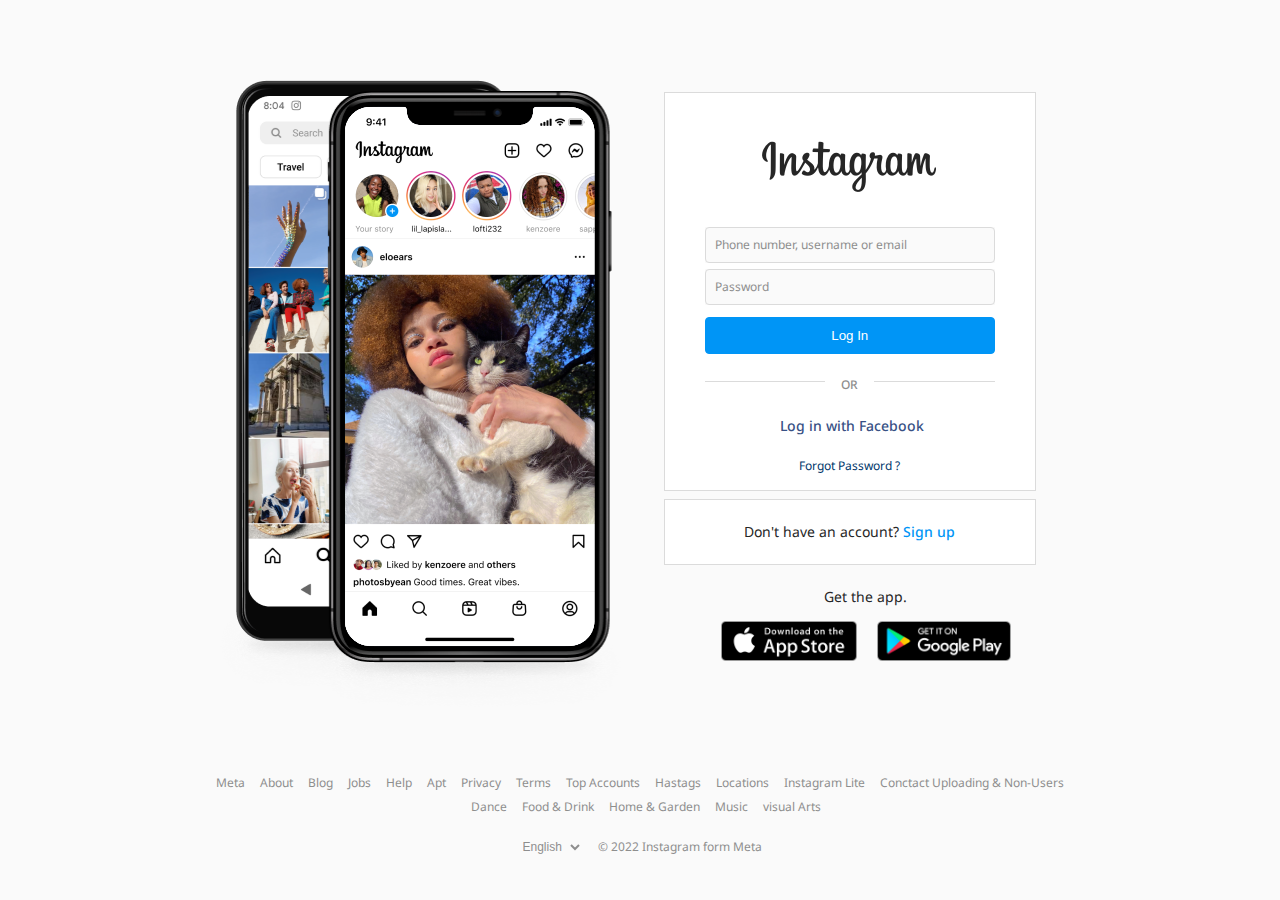
==== index.html @ 5ba2a8b8 "commit for sign in screen" ====
<!DOCTYPE html>
<html lang="en">
  <head>
    <meta charset="UTF-8" />
    <meta http-equiv="X-UA-Compatible" content="IE=edge" />
    <meta name="viewport" content="width=device-width, initial-scale=1.0" />
    <title>Instagram Clone</title>

    <!-- fonts -->
    <link
      rel="stylesheet"
      href="https://cdnjs.cloudflare.com/ajax/libs/font-awesome/6.1.1/css/all.min.css"
      integrity="sha512-KfkfwYDsLkIlwQp6LFnl8zNdLGxu9YAA1QvwINks4PhcElQSvqcyVLLD9aMhXd13uQjoXtEKNosOWaZqXgel0g=="
      crossorigin="anonymous"
      referrerpolicy="no-referrer"
    />

    <!-- styles -->
    <link rel="stylesheet" href="./assets/css/styles.css" />
  </head>
  <body>
    <div class="split__screen">
      <!-- image slider -->
      <div class="imageSlider__container">
        <ul class="imageSlider__wrapper">
          <li class="imageSlider__item">
            <img src="./assets/img/slider-1.png" alt="Slider item" />
          </li>
          <li class="imageSlider__item">
            <img src="./assets/img/slider-1.png" alt="Slider item" />
          </li>
          <li class="imageSlider__item">
            <img src="./assets/img/slider-1.png" alt="Slider item" />
          </li>
        </ul>
      </div>
      <!-- sign up -->
      <div class="signIn__container">
        <div class="signIn__wrapper">
          <img src="./assets/img/logo.png" alt="Instagram logo" class="logo" />
          <form action="" class="signin__form">
            <div class="input__wrapper floating__label">
              <input type="text" class="input__control" required />
              <label for="username">Phone number, username or email</label>
            </div>
            <div class="input__wrapper floating__label">
              <input type="password" class="input__control" required />
              <label for="password">Password</label>
            </div>
            <div class="input__wrapper">
              <button type="submit" class="button button__primary">
                Log In
              </button>
            </div>
          </form>
          <div class="singIn__other">
            <div class="signIn__text"><span>or</span></div>
            <div class="signIn__otherButton fb">
              <a href="/"
                ><i class="fa fa-brands fa-facebook-square"></i> Log in with
                Facebook</a
              >
            </div>
          </div>
          <div class="signIn__forgot"><a href="/">Forgot Password ?</a></div>
        </div>
        <div class="signUp__wrapper">
          <p>Don't have an account? <a href="/">Sign up</a></p>
        </div>
        <div class="getApp__wrapper">
          <p>Get the app.</p>
          <ul class="list list__inline">
            <li class="item">
              <img src="./assets/img/apple-store.png" alt="Apple store" />
            </li>
            <li class="item">
              <img
                src="./assets/img/google-play-store.png"
                alt="Google play store"
              />
            </li>
          </ul>
        </div>
      </div>
    </div>
    <!-- footer -->
    <div class="footer__container">
      <ul class="list list__inline">
        <li class="item">Meta</li>
        <li class="item">About</li>
        <li class="item">Blog</li>
        <li class="item">Jobs</li>
        <li class="item">Help</li>
        <li class="item">Apt</li>
        <li class="item">Privacy</li>
        <li class="item">Terms</li>
        <li class="item">Top Accounts</li>
        <li class="item">Hastags</li>
        <li class="item">Locations</li>
        <li class="item">Instagram Lite</li>
        <li class="item">Conctact Uploading & Non-Users</li>
        <li class="item">Dance</li>
        <li class="item">Food & Drink</li>
        <li class="item">Home & Garden</li>
        <li class="item">Music</li>
        <li class="item">visual Arts</li>
      </ul>
      <ul class="list list__inline">
        <li class="item">
          <select name="" id="">
            <option value="">Deutsch</option>
            <option value="" selected>English</option>
            <option value="">English (UK)</option>
            <option value="">Esponal</option>
          </select>
        </li>
        <li class="item">&copy; 2022 Instagram form Meta</li>
      </ul>
    </div>
  </body>
</html>
---- assets/css/styles.css ----
@import url(./variables.css);
@import "./fontawesome/less/fontawesome";
@import url("https://fonts.googleapis.com/css2?family=Noto+Sans:wght@300;400;500&display=swap");

* {
  margin: 0;
  padding: 0;
  box-sizing: border-box;
}

body {
  font-size: 14px;
  font-weight: 400;
  color: var(--color-black);
  line-height: calc(var(--factor) * 2);
  font-family: "Noto Sans", sans-serif;
  background-color: var(--background-whitish);
}

a {
  text-decoration: none;
  color: var(--color-link);
}

.list {
  padding-left: 0;
  list-style: none;
  list-style-position: inside;
}

.list__inline .item {
  display: inline-block;
}

/* form elements */
label {
  display: block;
  font-size: var(--font-sm);
  color: var(--color-gray);
  margin-bottom: calc(var(--factor) / 2);
}
.input__wrapper {
  margin-bottom: var(--input-margin);
}
.input__control {
  width: 100%;
  height: var(--input-height);
  padding: var(--input-padding);
  background-color: var(--input-bg);
  border-radius: var(--input-radius);
  border: 1px solid var(--border-color);
}
.input__control:focus-visible {
  outline: 0;
}
.button {
  width: 100%;
  cursor: pointer;
  padding: var(--input-padding);
  border-radius: var(--input-radius);
  border: 1px solid var(--border-color);
}
.button.button__primary {
  color: #fff;
  border-color: var(--color-primary);
  background-color: var(--color-primary);
}

/* floating label */
.floating__label {
  position: relative;
  background-color: var(--input-bg);
}

.floating__label input {
  z-index: 1;
  position: relative;
  font-size: var(--font-xs);
  background-color: transparent;
  transition: padding 0.3s ease-in-out;
}

.floating__label label {
  position: absolute;
  top: calc(var(--factor) * 1.2);
  left: calc(var(--factor) * 1.2);
  transition: all 0.3s ease-in-out;
}

.floating__label input:valid {
  padding-top: calc(var(--factor) * 2.2);
  padding-bottom: calc(var(--factor) * 0.8);
}

.floating__label input:valid + label {
  font-size: var(--font-xs);
  top: calc(var(--factor) * 0.5);
}

/* boxed layout */
.split__screen,
.footer__container {
  margin: auto;
  max-width: var(--box-layout-width);
}

/* split screen */
.split__screen {
  display: flex;
  flex-wrap: wrap;
  justify-content: center;
  padding: calc(var(--factor) * 10) calc(var(--factor) * 2)
    calc(var(--factor) * 7);
}

.split__screen > div {
  width: 50%;
}

/* image slider */
.imageSlider__container {
  min-height: 635px;
  position: relative;
  background-repeat: no-repeat;
  background-image: url(./../img/slider-bg.png);
}

.imageSlider__wrapper {
  top: 26px;
  left: 156px;
  display: flex;
  position: relative;
  list-style-type: none;
}

.imageSlider__item {
  top: 0;
  left: 0;
  position: absolute;
}

/* sign in container */
.signIn__container {
  text-align: center;
  padding: calc(var(--factor) * 1.5) calc(var(--factor) * 3);
}

.signIn__container .logo {
  margin-bottom: calc(var(--factor) * 4);
}

.signin__form {
  text-align: left;
}

.signIn__wrapper,
.signUp__wrapper {
  background-color: #fff;
  margin-bottom: var(--factor);
  border: 1px solid var(--border-color);
  margin-right: calc(var(--factor) * 4);
}

.signIn__wrapper {
  padding: calc(var(--factor) * 6) calc(var(--factor) * 5)
    calc(var(--factor) * 2);
}
.signIn__wrapper .input__wrapper:last-of-type {
  margin-top: calc(var(--factor) * 1.5);
}

.signIn__text {
  font-weight: 500;
  position: relative;
  color: var(--color-gray);
  font-size: var(--font-sm);
  text-transform: uppercase;
  padding: calc(var(--factor) * 2) 0 calc(var(--factor) * 1);
}

.signIn__text span {
  position: relative;
  display: inline-block;
  background-color: #fff;
  padding: 0 calc(var(--factor) * 2);
}

.signIn__text::before {
  top: 50%;
  left: 0;
  right: 0;
  height: 1px;
  content: "";
  display: block;
  position: absolute;
  background-color: var(--border-color);
}

.signIn__otherButton {
  padding: calc(var(--factor) * 2) 0;
}

.signIn__otherButton .fa {
  font-size: var(--font-df);
  margin-right: calc(var(--factor) * 0.5);
}
.signIn__otherButton.fb a {
  color: var(--color-fb);
}

.signIn__otherButton a {
  font-weight: 500;
}

.signIn__forgot {
  font-size: 12px;
  padding: var(--factor) 0 0;
}

.signUp__wrapper {
  padding: calc(var(--factor) * 3) 0;
}

.signUp__wrapper a {
  font-weight: 500;
  color: var(--color-primary);
}

.getApp__wrapper {
  padding: calc(var(--factor) * 2);
}

.getApp__wrapper p {
  margin-bottom: calc(var(--factor) * 2);
}

.getApp__wrapper .list__inline {
  justify-content: center;
}

.getApp__wrapper .item + .item {
  margin-left: calc(var(--factor) * 2);
}

.getApp__wrapper .list__inline img {
  height: calc(var(--factor) * 5);
}

/* footer */
.footer__container {
  text-align: center;
  color: var(--color-gray);
  font-size: var(--font-sm);
  line-height: calc(var(--factor) * 3);
  padding: 0 calc(var(--factor) * 3) calc(var(--factor) * 3);
}

.footer__container .list {
  justify-content: center;
}

.footer__container .list + .list {
  margin-top: calc(var(--factor) * 2);
}

.footer__container .item {
  display: inline;
}

.footer__container .item + .item {
  margin-left: calc(var(--factor) * 1.5);
}

.footer__container select {
  border: 0;
  color: var(--color-gray);
  font-size: var(--font-sm);
  background-color: transparent;
  max-width: calc(var(--factor) * 8);
}

/* reponsive */
@media (max-width: 767px) {
  .imageSlider__container {
    display: none;
  }
  .split__screen > div {
    padding: 0;
    width: 100%;
    max-width: 350px;
  }
  .signIn__wrapper,
  .signUp__wrapper {
    margin-right: 0;
  }
}
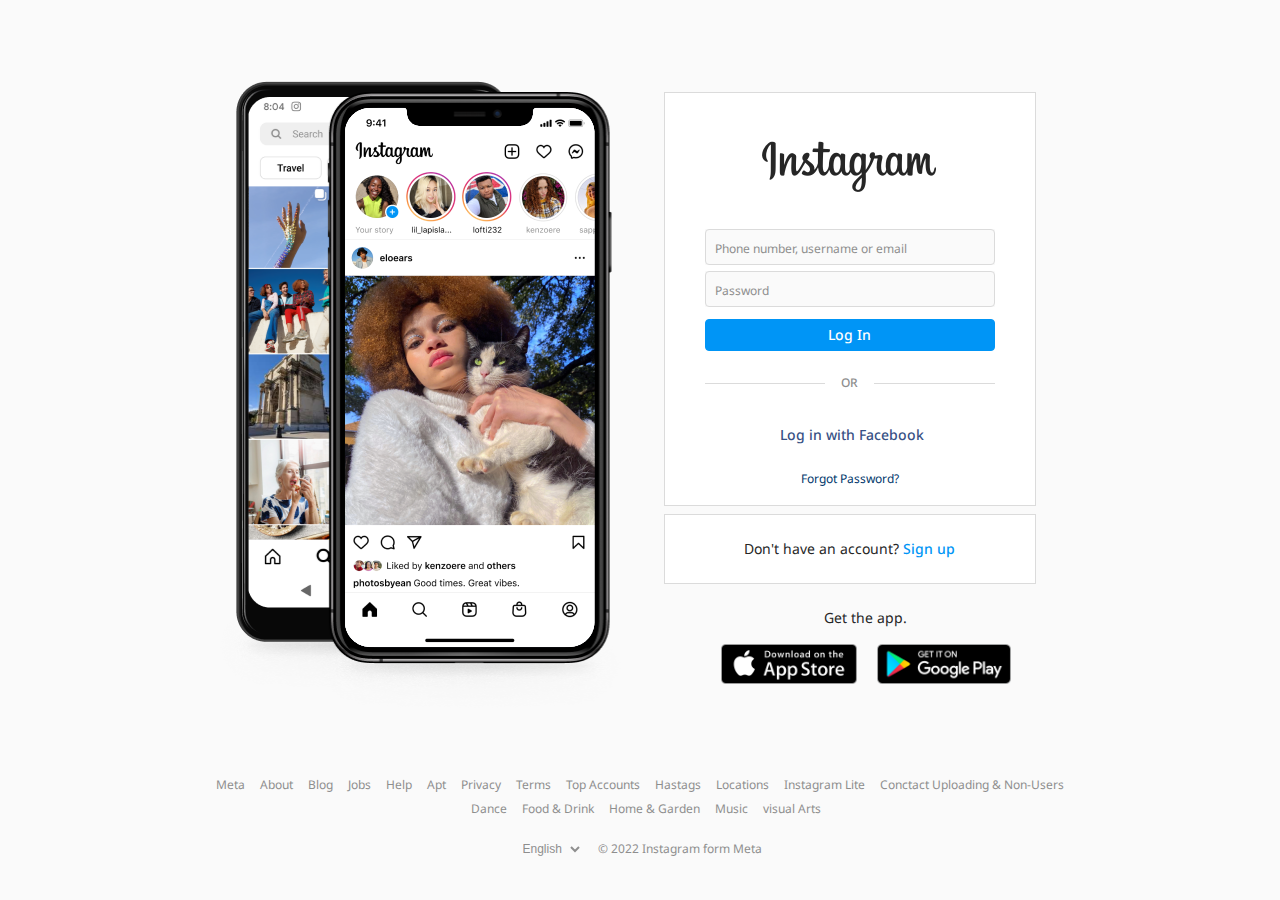
==== commit fc86791e: "password reset, save info and header commit" ====
--- a/index.html
+++ b/index.html
@@ -18,7 +18,7 @@
     <!-- styles -->
     <link rel="stylesheet" href="./assets/css/styles.css" />
   </head>
-  <body>
+  <body class="signIn__screen">
     <div class="split__screen">
       <!-- image slider -->
       <div class="imageSlider__container">
@@ -48,9 +48,12 @@
               <label for="password">Password</label>
             </div>
             <div class="input__wrapper">
-              <button type="submit" class="button button__primary">
+              <a
+                href="save-info.html"
+                class="button button__primary full__width"
+              >
                 Log In
-              </button>
+              </a>
             </div>
           </form>
           <div class="singIn__other">
@@ -62,10 +65,12 @@
               >
             </div>
           </div>
-          <div class="signIn__forgot"><a href="/">Forgot Password ?</a></div>
+          <div class="signIn__forgot">
+            <a href="password-reset.html">Forgot Password?</a>
+          </div>
         </div>
         <div class="signUp__wrapper">
-          <p>Don't have an account? <a href="/">Sign up</a></p>
+          <p>Don't have an account? <a href="signup.html">Sign up</a></p>
         </div>
         <div class="getApp__wrapper">
           <p>Get the app.</p>
--- a/assets/css/styles.css
+++ b/assets/css/styles.css
@@ -12,8 +12,8 @@
   font-size: 14px;
   font-weight: 400;
   color: var(--color-black);
-  line-height: calc(var(--factor) * 2);
   font-family: "Noto Sans", sans-serif;
+  line-height: calc(var(--factor) * 2.5);
   background-color: var(--background-whitish);
 }
 
@@ -39,9 +39,11 @@
   color: var(--color-gray);
   margin-bottom: calc(var(--factor) / 2);
 }
+
 .input__wrapper {
   margin-bottom: var(--input-margin);
 }
+
 .input__control {
   width: 100%;
   height: var(--input-height);
@@ -50,20 +52,35 @@
   border-radius: var(--input-radius);
   border: 1px solid var(--border-color);
 }
+
 .input__control:focus-visible {
   outline: 0;
 }
+
 .button {
   width: 100%;
   cursor: pointer;
-  padding: var(--input-padding);
+  font-weight: 500;
+  text-align: center;
   border-radius: var(--input-radius);
   border: 1px solid var(--border-color);
-}
+  padding: calc(var(--factor) * 0.6) calc(var(--factor) * 2);
+}
+
 .button.button__primary {
   color: #fff;
   border-color: var(--color-primary);
   background-color: var(--color-primary);
+}
+
+.button__link {
+  border: 0;
+  color: var(--color-primary);
+}
+
+.full__width {
+  width: 100%;
+  display: block;
 }
 
 /* floating label */
@@ -99,8 +116,9 @@
 
 /* boxed layout */
 .split__screen,
+.box__container,
 .footer__container {
-  margin: auto;
+  margin: 0 auto;
   max-width: var(--box-layout-width);
 }
 
@@ -108,6 +126,7 @@
 .split__screen {
   display: flex;
   flex-wrap: wrap;
+  align-items: center;
   justify-content: center;
   padding: calc(var(--factor) * 10) calc(var(--factor) * 2)
     calc(var(--factor) * 7);
@@ -139,14 +158,35 @@
   position: absolute;
 }
 
-/* sign in container */
-.signIn__container {
+/* sign in and sign up content */
+.signIn__container,
+.signUp__container {
   text-align: center;
   padding: calc(var(--factor) * 1.5) calc(var(--factor) * 3);
 }
 
-.signIn__container .logo {
+.signIn__container .logo,
+.signUp__container .logo {
   margin-bottom: calc(var(--factor) * 4);
+}
+
+.signIn__wrapper h4 {
+  font-weight: 500;
+  color: var(--color-gray);
+  font-size: var(--font-md);
+}
+
+.signIn__wrapper p {
+  text-align: center;
+  color: var(--color-gray);
+  line-height: calc(var(--factor) * 2.5);
+  font-size: var(--font-sm);
+  margin: calc(var(--factor) * 2) 0;
+}
+
+.signIn__wrapper p a {
+  font-weight: 500;
+  color: var(--color-gray);
 }
 
 .signin__form {
@@ -175,7 +215,7 @@
   color: var(--color-gray);
   font-size: var(--font-sm);
   text-transform: uppercase;
-  padding: calc(var(--factor) * 2) 0 calc(var(--factor) * 1);
+  padding: calc(var(--factor) * 2) 0;
 }
 
 .signIn__text span {
@@ -200,7 +240,8 @@
   padding: calc(var(--factor) * 2) 0;
 }
 
-.signIn__otherButton .fa {
+.signIn__otherButton .fa,
+.signUp__otherButton .fa {
   font-size: var(--font-df);
   margin-right: calc(var(--factor) * 0.5);
 }
@@ -210,6 +251,18 @@
 
 .signIn__otherButton a {
   font-weight: 500;
+}
+
+.signUp__otherButton {
+  border-radius: var(--input-radius);
+  background-color: var(--color-primary);
+}
+
+.signUp__otherButton a {
+  color: #fff;
+  display: block;
+  padding: var(--factor);
+  margin: calc(var(--factor) * 3) 0 0;
 }
 
 .signIn__forgot {
@@ -246,6 +299,121 @@
   height: calc(var(--factor) * 5);
 }
 
+/* password reset screen & save credentails screen */
+.passwordReset,
+.save__credentials {
+  height: 100vh;
+  display: flex;
+  align-items: center;
+  flex-direction: column;
+  justify-content: space-between;
+}
+
+.passwordReset__formContainer,
+.saveCredetials__container {
+  display: flex;
+  max-width: 400px;
+  align-items: center;
+  flex-direction: column;
+  justify-content: center;
+  background-color: #fff;
+  border: 1px solid var(--border-color);
+}
+
+.saveCredetials__container {
+  text-align: center;
+  padding: calc(var(--factor) * 3) calc(var(--factor) * 5);
+}
+
+.passwordReset__formContainer {
+  padding-bottom: 0;
+  padding: calc(var(--factor) * 5);
+}
+
+.passwordReset__formContainer a,
+.passwordReset__container .back__to__login {
+  font-weight: 500;
+  color: var(--color-black);
+}
+
+.passwordReset__icon,
+.saveCredetials__icon {
+  border-radius: 50%;
+  max-width: calc(var(--factor) * 15);
+  border: 2px solid var(--color-black);
+  margin-bottom: calc(var(--factor) * 2);
+}
+
+.passwordReset__icon {
+  padding: calc(var(--factor) * 2.3) calc(var(--factor) * 3.5)
+    calc(var(--factor) * 3.2);
+}
+
+.saveCredetials__icon {
+  padding: calc(var(--factor) * 2.3) calc(var(--factor) * 3)
+    calc(var(--factor) * 3);
+}
+
+.passwordReset .fa {
+  font-size: calc(var(--factor) * 9);
+  line-height: calc(var(--factor) * 9);
+}
+
+.saveCredetials__icon .fa {
+  font-size: calc(var(--factor) * 5);
+  line-height: calc(var(--factor) * 5);
+}
+
+.passwordReset__container h4,
+.saveCredetials__container h5 {
+  font-weight: 500;
+  margin-bottom: calc(var(--factor) * 2);
+}
+
+.passwordReset__container h4 {
+  font-size: var(--font-md);
+}
+
+.saveCredetials__container h5 {
+  font-size: var(--font-df);
+}
+
+.passwordReset__container p,
+.passwordReset__container .button,
+.passwordReset__container .input__wrapper,
+.saveCredetials__container p,
+.saveCredetials__container .button__primary {
+  margin-bottom: calc(var(--factor) * 2);
+}
+
+.passwordReset__container p,
+.saveCredetials__container p {
+  color: var(--color-gray);
+}
+
+.passwordReset__container .singIn__other,
+.passwordReset__container .input__wrapper,
+.passwordReset__container .back__to__login {
+  width: 100%;
+}
+
+.passwordReset__container .signIn__text {
+  padding-bottom: 0;
+}
+
+.passwordReset__container .singIn__other {
+  margin-bottom: calc(var(--factor) * 6);
+}
+
+.passwordReset__container .back__to__login {
+  display: block;
+  max-width: 400px;
+  padding: calc(var(--factor) * 2);
+  border: 1px solid var(--border-color);
+  background-color: var(--background-whitish);
+  border-top: 0;
+}
+
 /* footer */
 .footer__container {
   text-align: center;
@@ -279,8 +447,101 @@
   max-width: calc(var(--factor) * 8);
 }
 
+/* header */
+header {
+  width: 100%;
+  background-color: #fff;
+  border-bottom: 1px solid var(--border-color);
+}
+header .box__container {
+  height: 60px;
+  display: flex;
+  align-items: center;
+  padding: calc(var(--factor) * 2.5);
+}
+
+header .logo {
+  max-height: 30px;
+  margin-top: calc(var(--factor) / 4);
+}
+
+.header__rightWrapper {
+  display: flex;
+  margin-left: auto;
+  align-items: center;
+}
+
+header .list,
+header .list .item + .item {
+  margin-left: calc(var(--factor) * 3);
+}
+
+header .list {
+  display: flex;
+  align-items: center;
+}
+
+header .item {
+  position: relative;
+}
+
+header .dot {
+  border-radius: 50%;
+  left: 50%;
+  width: 3px;
+  height: 3px;
+  position: absolute;
+  display: inline-block;
+  bottom: calc(var(--factor) * -1);
+  background-color: var(--color-red);
+}
+
+header .badge {
+  width: 18px;
+  height: 18px;
+  color: #fff;
+  position: absolute;
+  border-radius: 50%;
+  text-align: center;
+  display: inline-block;
+  font-size: var(--font-xs);
+  top: calc(var(--factor) * -1);
+  right: calc(var(--factor) * -1);
+  background-color: var(--color-red);
+  line-height: calc(var(--factor) * 2.2);
+}
+
+header .input__wrapper {
+  margin-bottom: 0;
+}
+
+header .input__control {
+  min-width: 250px;
+  border-color: var(--background-cream);
+  padding-left: calc(var(--factor) * 2);
+  padding-right: calc(var(--factor) * 2);
+  background-color: var(--background-cream);
+  border-radius: calc(var(--input-radius) * 2);
+}
+
+header i {
+  max-width: 24px;
+  font-size: calc(var(--factor) * 2.8);
+  line-height: calc(var(--factor) * 2.8);
+}
+
+header .profile__icon {
+  width: 24px;
+  height: 24px;
+  border-radius: 50%;
+  display: inline-flex;
+  vertical-align: middle;
+  background-color: var(--background-cream);
+}
+
 /* reponsive */
 @media (max-width: 767px) {
+  /* sigin in and sign up */
   .imageSlider__container {
     display: none;
   }
@@ -293,4 +554,9 @@
   .signUp__wrapper {
     margin-right: 0;
   }
-}
+
+  /* header */
+  header .search {
+    display: none;
+  }
+}
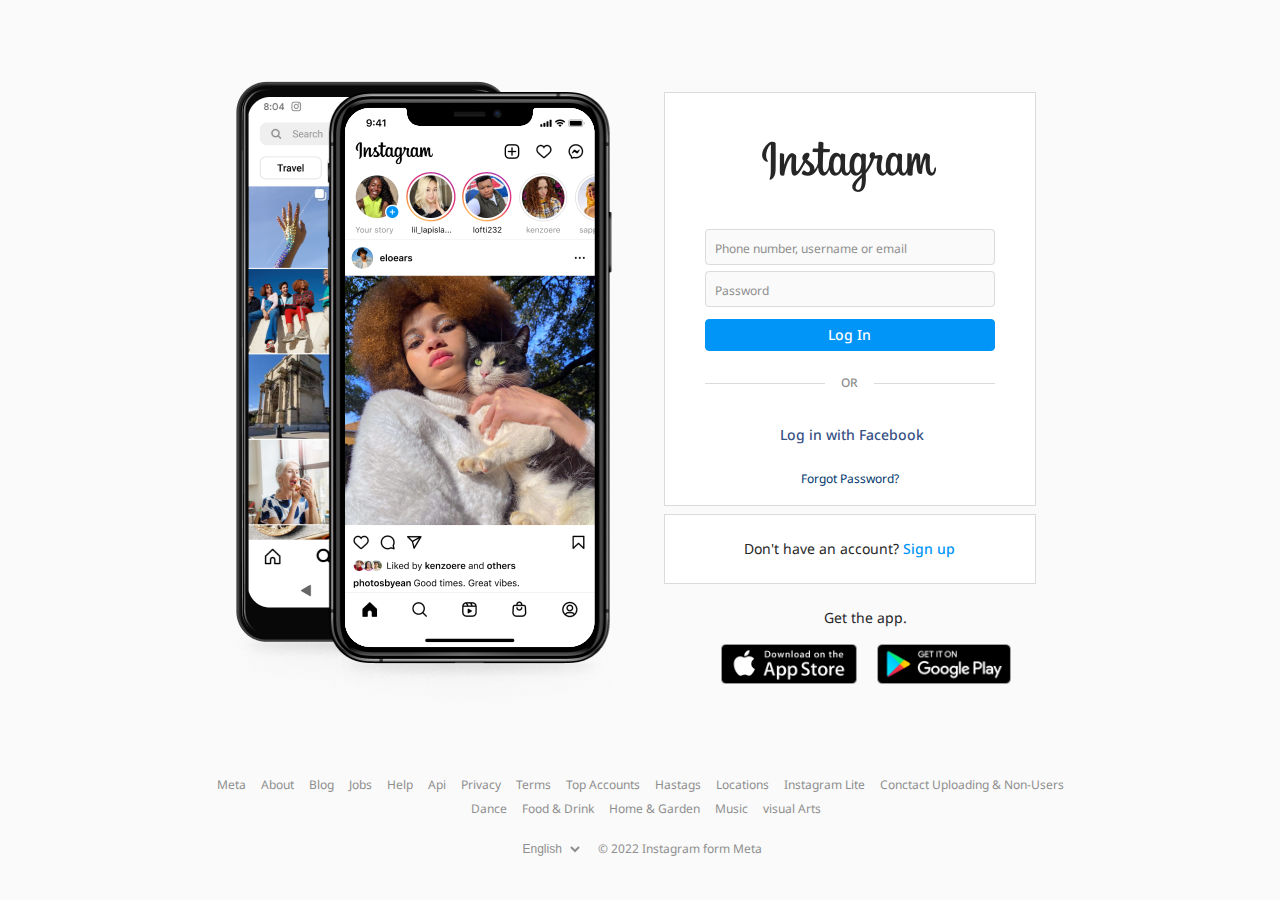
==== commit 569f492e: "commit feeds page version1.0" ====
--- a/index.html
+++ b/index.html
@@ -96,7 +96,7 @@
         <li class="item">Blog</li>
         <li class="item">Jobs</li>
         <li class="item">Help</li>
-        <li class="item">Apt</li>
+        <li class="item">Api</li>
         <li class="item">Privacy</li>
         <li class="item">Terms</li>
         <li class="item">Top Accounts</li>
--- a/assets/css/styles.css
+++ b/assets/css/styles.css
@@ -1,562 +1,22 @@
 @import url(./variables.css);
 @import "./fontawesome/less/fontawesome";
-@import url("https://fonts.googleapis.com/css2?family=Noto+Sans:wght@300;400;500&display=swap");
+@import url("https://fonts.googleapis.com/css2?family=Noto+Sans:wght@300;400;500;600&display=swap");
 
-* {
-  margin: 0;
-  padding: 0;
-  box-sizing: border-box;
-}
+@import url(./layout.css);
+@import url(./profile.css);
+@import url(./usefulStyling.css);
 
-body {
-  font-size: 14px;
-  font-weight: 400;
-  color: var(--color-black);
-  font-family: "Noto Sans", sans-serif;
-  line-height: calc(var(--factor) * 2.5);
-  background-color: var(--background-whitish);
-}
+@import url(./form-elements.css);
 
-a {
-  text-decoration: none;
-  color: var(--color-link);
-}
+@import url(./slider.css);
 
-.list {
-  padding-left: 0;
-  list-style: none;
-  list-style-position: inside;
-}
+/* pages */
+@import url(./post.css);
+@import url(./authentication.css);
+@import url(./feeds.css);
 
-.list__inline .item {
-  display: inline-block;
-}
-
-/* form elements */
-label {
-  display: block;
-  font-size: var(--font-sm);
-  color: var(--color-gray);
-  margin-bottom: calc(var(--factor) / 2);
-}
-
-.input__wrapper {
-  margin-bottom: var(--input-margin);
-}
-
-.input__control {
-  width: 100%;
-  height: var(--input-height);
-  padding: var(--input-padding);
-  background-color: var(--input-bg);
-  border-radius: var(--input-radius);
-  border: 1px solid var(--border-color);
-}
-
-.input__control:focus-visible {
-  outline: 0;
-}
-
-.button {
-  width: 100%;
-  cursor: pointer;
-  font-weight: 500;
-  text-align: center;
-  border-radius: var(--input-radius);
-  border: 1px solid var(--border-color);
-  padding: calc(var(--factor) * 0.6) calc(var(--factor) * 2);
-}
-
-.button.button__primary {
-  color: #fff;
-  border-color: var(--color-primary);
-  background-color: var(--color-primary);
-}
-
-.button__link {
-  border: 0;
-  color: var(--color-primary);
-}
-
-.full__width {
-  width: 100%;
-  display: block;
-}
-
-/* floating label */
-.floating__label {
-  position: relative;
-  background-color: var(--input-bg);
-}
-
-.floating__label input {
-  z-index: 1;
-  position: relative;
-  font-size: var(--font-xs);
-  background-color: transparent;
-  transition: padding 0.3s ease-in-out;
-}
-
-.floating__label label {
-  position: absolute;
-  top: calc(var(--factor) * 1.2);
-  left: calc(var(--factor) * 1.2);
-  transition: all 0.3s ease-in-out;
-}
-
-.floating__label input:valid {
-  padding-top: calc(var(--factor) * 2.2);
-  padding-bottom: calc(var(--factor) * 0.8);
-}
-
-.floating__label input:valid + label {
-  font-size: var(--font-xs);
-  top: calc(var(--factor) * 0.5);
-}
-
-/* boxed layout */
-.split__screen,
-.box__container,
-.footer__container {
-  margin: 0 auto;
-  max-width: var(--box-layout-width);
-}
-
-/* split screen */
-.split__screen {
-  display: flex;
-  flex-wrap: wrap;
-  align-items: center;
-  justify-content: center;
-  padding: calc(var(--factor) * 10) calc(var(--factor) * 2)
-    calc(var(--factor) * 7);
-}
-
-.split__screen > div {
-  width: 50%;
-}
-
-/* image slider */
-.imageSlider__container {
-  min-height: 635px;
-  position: relative;
-  background-repeat: no-repeat;
-  background-image: url(./../img/slider-bg.png);
-}
-
-.imageSlider__wrapper {
-  top: 26px;
-  left: 156px;
-  display: flex;
-  position: relative;
-  list-style-type: none;
-}
-
-.imageSlider__item {
-  top: 0;
-  left: 0;
-  position: absolute;
-}
-
-/* sign in and sign up content */
-.signIn__container,
-.signUp__container {
-  text-align: center;
-  padding: calc(var(--factor) * 1.5) calc(var(--factor) * 3);
-}
-
-.signIn__container .logo,
-.signUp__container .logo {
-  margin-bottom: calc(var(--factor) * 4);
-}
-
-.signIn__wrapper h4 {
-  font-weight: 500;
-  color: var(--color-gray);
-  font-size: var(--font-md);
-}
-
-.signIn__wrapper p {
-  text-align: center;
-  color: var(--color-gray);
-  line-height: calc(var(--factor) * 2.5);
-  font-size: var(--font-sm);
-  margin: calc(var(--factor) * 2) 0;
-}
-
-.signIn__wrapper p a {
-  font-weight: 500;
-  color: var(--color-gray);
-}
-
-.signin__form {
-  text-align: left;
-}
-
-.signIn__wrapper,
-.signUp__wrapper {
-  background-color: #fff;
-  margin-bottom: var(--factor);
-  border: 1px solid var(--border-color);
-  margin-right: calc(var(--factor) * 4);
-}
-
-.signIn__wrapper {
-  padding: calc(var(--factor) * 6) calc(var(--factor) * 5)
-    calc(var(--factor) * 2);
-}
-.signIn__wrapper .input__wrapper:last-of-type {
-  margin-top: calc(var(--factor) * 1.5);
-}
-
-.signIn__text {
-  font-weight: 500;
-  position: relative;
-  color: var(--color-gray);
-  font-size: var(--font-sm);
-  text-transform: uppercase;
-  padding: calc(var(--factor) * 2) 0;
-}
-
-.signIn__text span {
-  position: relative;
-  display: inline-block;
-  background-color: #fff;
-  padding: 0 calc(var(--factor) * 2);
-}
-
-.signIn__text::before {
-  top: 50%;
-  left: 0;
-  right: 0;
-  height: 1px;
-  content: "";
-  display: block;
-  position: absolute;
-  background-color: var(--border-color);
-}
-
-.signIn__otherButton {
-  padding: calc(var(--factor) * 2) 0;
-}
-
-.signIn__otherButton .fa,
-.signUp__otherButton .fa {
-  font-size: var(--font-df);
-  margin-right: calc(var(--factor) * 0.5);
-}
-.signIn__otherButton.fb a {
-  color: var(--color-fb);
-}
-
-.signIn__otherButton a {
-  font-weight: 500;
-}
-
-.signUp__otherButton {
-  border-radius: var(--input-radius);
-  background-color: var(--color-primary);
-}
-
-.signUp__otherButton a {
-  color: #fff;
-  display: block;
-  padding: var(--factor);
-  margin: calc(var(--factor) * 3) 0 0;
-}
-
-.signIn__forgot {
-  font-size: 12px;
-  padding: var(--factor) 0 0;
-}
-
-.signUp__wrapper {
-  padding: calc(var(--factor) * 3) 0;
-}
-
-.signUp__wrapper a {
-  font-weight: 500;
-  color: var(--color-primary);
-}
-
-.getApp__wrapper {
-  padding: calc(var(--factor) * 2);
-}
-
-.getApp__wrapper p {
-  margin-bottom: calc(var(--factor) * 2);
-}
-
-.getApp__wrapper .list__inline {
-  justify-content: center;
-}
-
-.getApp__wrapper .item + .item {
-  margin-left: calc(var(--factor) * 2);
-}
-
-.getApp__wrapper .list__inline img {
-  height: calc(var(--factor) * 5);
-}
-
-/* password reset screen & save credentails screen */
-.passwordReset,
-.save__credentials {
-  height: 100vh;
-  display: flex;
-  align-items: center;
-  flex-direction: column;
-  justify-content: space-between;
-}
-
-.passwordReset__formContainer,
-.saveCredetials__container {
-  display: flex;
-  max-width: 400px;
-  align-items: center;
-  flex-direction: column;
-  justify-content: center;
-  background-color: #fff;
-  border: 1px solid var(--border-color);
-}
-
-.saveCredetials__container {
-  text-align: center;
-  padding: calc(var(--factor) * 3) calc(var(--factor) * 5);
-}
-
-.passwordReset__formContainer {
-  padding-bottom: 0;
-  padding: calc(var(--factor) * 5);
-}
-
-.passwordReset__formContainer a,
-.passwordReset__container .back__to__login {
-  font-weight: 500;
-  color: var(--color-black);
-}
-
-.passwordReset__icon,
-.saveCredetials__icon {
-  border-radius: 50%;
-  max-width: calc(var(--factor) * 15);
-  border: 2px solid var(--color-black);
-  margin-bottom: calc(var(--factor) * 2);
-}
-
-.passwordReset__icon {
-  padding: calc(var(--factor) * 2.3) calc(var(--factor) * 3.5)
-    calc(var(--factor) * 3.2);
-}
-
-.saveCredetials__icon {
-  padding: calc(var(--factor) * 2.3) calc(var(--factor) * 3)
-    calc(var(--factor) * 3);
-}
-
-.passwordReset .fa {
-  font-size: calc(var(--factor) * 9);
-  line-height: calc(var(--factor) * 9);
-}
-
-.saveCredetials__icon .fa {
-  font-size: calc(var(--factor) * 5);
-  line-height: calc(var(--factor) * 5);
-}
-
-.passwordReset__container h4,
-.saveCredetials__container h5 {
-  font-weight: 500;
-  margin-bottom: calc(var(--factor) * 2);
-}
-
-.passwordReset__container h4 {
-  font-size: var(--font-md);
-}
-
-.saveCredetials__container h5 {
-  font-size: var(--font-df);
-}
-
-.passwordReset__container p,
-.passwordReset__container .button,
-.passwordReset__container .input__wrapper,
-.saveCredetials__container p,
-.saveCredetials__container .button__primary {
-  margin-bottom: calc(var(--factor) * 2);
-}
-
-.passwordReset__container p,
-.saveCredetials__container p {
-  color: var(--color-gray);
-}
-
-.passwordReset__container .singIn__other,
-.passwordReset__container .input__wrapper,
-.passwordReset__container .back__to__login {
-  width: 100%;
-}
-
-.passwordReset__container .signIn__text {
-  padding-bottom: 0;
-}
-
-.passwordReset__container .singIn__other {
-  margin-bottom: calc(var(--factor) * 6);
-}
-
-.passwordReset__container .back__to__login {
-  display: block;
-  max-width: 400px;
-  padding: calc(var(--factor) * 2);
-  border: 1px solid var(--border-color);
-  background-color: var(--background-whitish);
-  border-top: 0;
-}
-
-/* footer */
-.footer__container {
-  text-align: center;
-  color: var(--color-gray);
-  font-size: var(--font-sm);
-  line-height: calc(var(--factor) * 3);
-  padding: 0 calc(var(--factor) * 3) calc(var(--factor) * 3);
-}
-
-.footer__container .list {
-  justify-content: center;
-}
-
-.footer__container .list + .list {
-  margin-top: calc(var(--factor) * 2);
-}
-
-.footer__container .item {
-  display: inline;
-}
-
-.footer__container .item + .item {
-  margin-left: calc(var(--factor) * 1.5);
-}
-
-.footer__container select {
-  border: 0;
-  color: var(--color-gray);
-  font-size: var(--font-sm);
-  background-color: transparent;
-  max-width: calc(var(--factor) * 8);
-}
-
-/* header */
-header {
-  width: 100%;
-  background-color: #fff;
-  border-bottom: 1px solid var(--border-color);
-}
-header .box__container {
-  height: 60px;
-  display: flex;
-  align-items: center;
-  padding: calc(var(--factor) * 2.5);
-}
-
-header .logo {
-  max-height: 30px;
-  margin-top: calc(var(--factor) / 4);
-}
-
-.header__rightWrapper {
-  display: flex;
-  margin-left: auto;
-  align-items: center;
-}
-
-header .list,
-header .list .item + .item {
-  margin-left: calc(var(--factor) * 3);
-}
-
-header .list {
-  display: flex;
-  align-items: center;
-}
-
-header .item {
-  position: relative;
-}
-
-header .dot {
-  border-radius: 50%;
-  left: 50%;
-  width: 3px;
-  height: 3px;
-  position: absolute;
-  display: inline-block;
-  bottom: calc(var(--factor) * -1);
-  background-color: var(--color-red);
-}
-
-header .badge {
-  width: 18px;
-  height: 18px;
-  color: #fff;
-  position: absolute;
-  border-radius: 50%;
-  text-align: center;
-  display: inline-block;
-  font-size: var(--font-xs);
-  top: calc(var(--factor) * -1);
-  right: calc(var(--factor) * -1);
-  background-color: var(--color-red);
-  line-height: calc(var(--factor) * 2.2);
-}
-
-header .input__wrapper {
-  margin-bottom: 0;
-}
-
-header .input__control {
-  min-width: 250px;
-  border-color: var(--background-cream);
-  padding-left: calc(var(--factor) * 2);
-  padding-right: calc(var(--factor) * 2);
-  background-color: var(--background-cream);
-  border-radius: calc(var(--input-radius) * 2);
-}
-
-header i {
-  max-width: 24px;
-  font-size: calc(var(--factor) * 2.8);
-  line-height: calc(var(--factor) * 2.8);
-}
-
-header .profile__icon {
-  width: 24px;
-  height: 24px;
-  border-radius: 50%;
-  display: inline-flex;
-  vertical-align: middle;
-  background-color: var(--background-cream);
-}
+/* header and footer */
+@import url(./header-footer.css);
 
 /* reponsive */
-@media (max-width: 767px) {
-  /* sigin in and sign up */
-  .imageSlider__container {
-    display: none;
-  }
-  .split__screen > div {
-    padding: 0;
-    width: 100%;
-    max-width: 350px;
-  }
-  .signIn__wrapper,
-  .signUp__wrapper {
-    margin-right: 0;
-  }
-
-  /* header */
-  header .search {
-    display: none;
-  }
-}
+@import url(./responsive.css);
